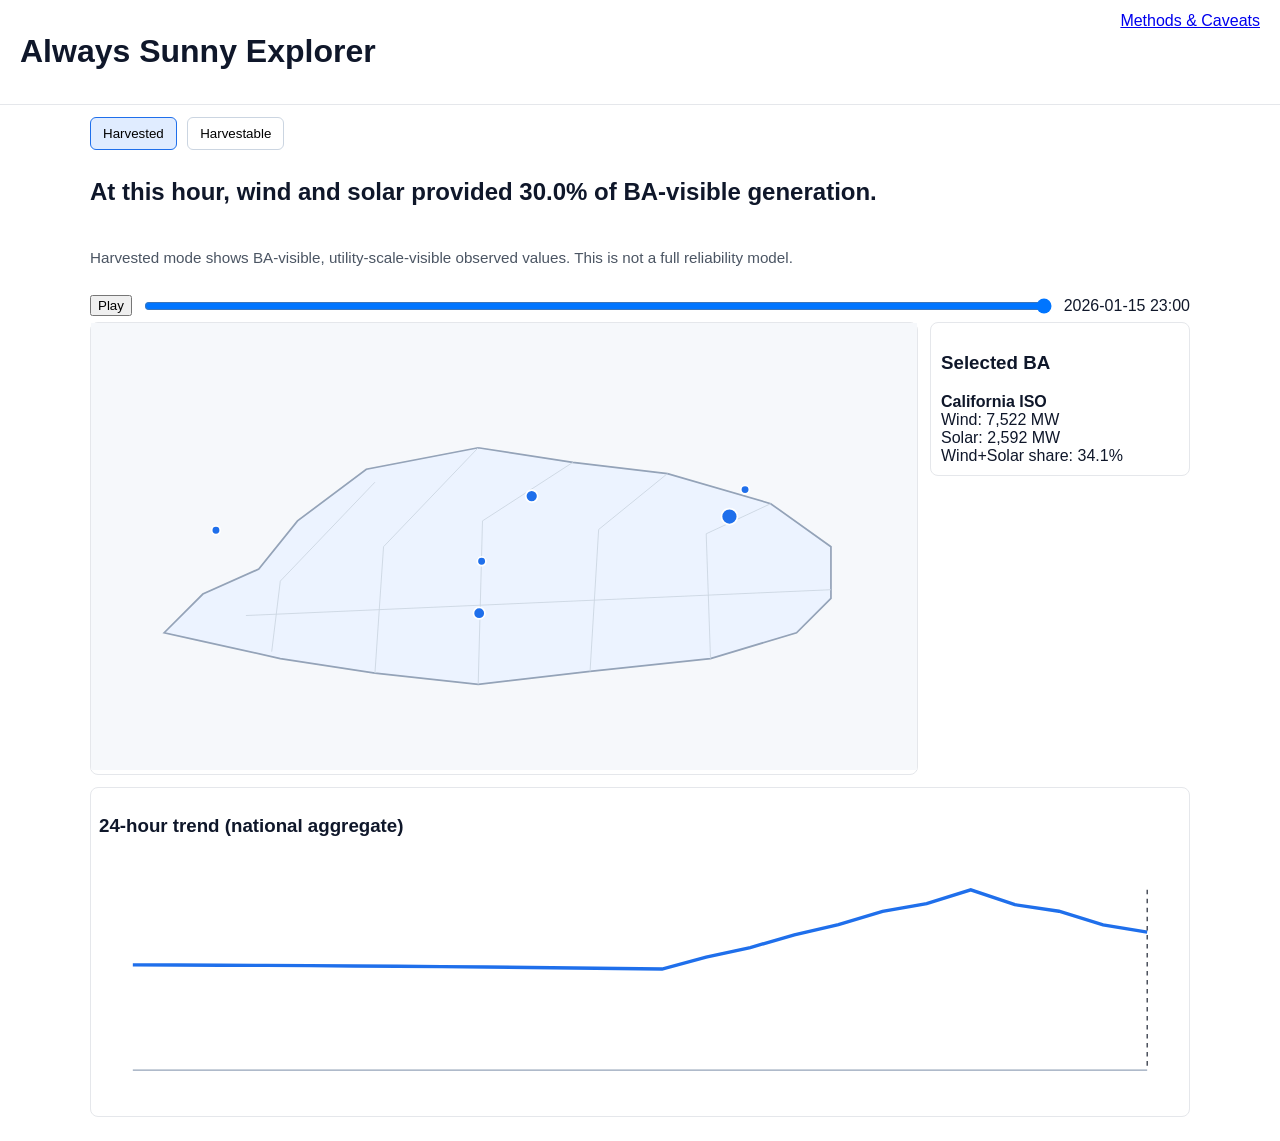
==== app/index.html @ bf69639f "feat: scaffold browser-first wind and solar dashboard MVP" ====
<!doctype html>
<html lang="en">
  <head>
    <meta charset="UTF-8" />
    <meta name="viewport" content="width=device-width, initial-scale=1.0" />
    <title>Always Sunny Explorer</title>
    <link rel="stylesheet" href="./styles.css" />
  </head>
  <body>
    <header class="topbar">
      <h1>Always Sunny Explorer</h1>
      <a href="./methods.html">Methods & Caveats</a>
    </header>

    <main class="layout">
      <section class="controls">
        <div class="mode-toggle" role="tablist" aria-label="Data mode">
          <button id="mode-harvested" class="active">Harvested</button>
          <button id="mode-harvestable">Harvestable</button>
        </div>

        <div id="harvestable-controls" class="harvestable-controls hidden" aria-live="polite">
          <label>Buildout size
            <select id="buildout-select">
              <option value="20">20%</option>
              <option value="40">40%</option>
              <option value="60" selected>60%</option>
              <option value="80">80%</option>
            </select>
          </label>
          <label>Transmission assumption
            <select id="transmission-select">
              <option value="local">Local grid</option>
              <option value="regional" selected>Regional grid</option>
              <option value="national">National macrogrid</option>
            </select>
          </label>
        </div>

        <h2 id="headline"></h2>
        <p class="caveat" id="mode-caveat"></p>

        <div class="time-control">
          <button id="play-btn">Play</button>
          <input id="time-slider" type="range" min="0" max="23" value="23" />
          <span id="time-label"></span>
        </div>
      </section>

      <section class="viz">
        <div class="map-panel">
          <svg id="map" viewBox="0 0 960 520" aria-label="Contiguous U.S. map">
            <rect x="0" y="0" width="960" height="520" fill="#f6f8fb"></rect>
            <path d="M85,360 L130,315 L195,286 L240,230 L320,170 L450,145 L560,162 L670,175 L790,210 L860,260 L860,320 L820,360 L720,390 L580,405 L450,420 L330,407 L220,390 L130,370 Z" class="us-outline"/>
            <path d="M210,382 L220,300 L330,185" class="state-line"/>
            <path d="M330,407 L340,260 L450,145" class="state-line"/>
            <path d="M450,420 L455,230 L560,162" class="state-line"/>
            <path d="M580,405 L590,240 L670,175" class="state-line"/>
            <path d="M720,390 L715,245 L790,210" class="state-line"/>
            <path d="M180,340 L860,310" class="state-line"/>
            <g id="ba-layer"></g>
          </svg>
          <div id="tooltip" class="tooltip hidden"></div>
        </div>

        <aside class="detail-panel">
          <h3>Selected BA</h3>
          <div id="detail-content">Click a marker to inspect details.</div>
        </aside>
      </section>

      <section class="chart-panel">
        <h3>24-hour trend (national aggregate)</h3>
        <svg id="line-chart" viewBox="0 0 960 220" aria-label="24-hour trend chart"></svg>
      </section>
    </main>

    <script type="module" src="./main.js"></script>
  </body>
</html>
---- app/styles.css ----
:root {
  color-scheme: light;
  --blue: #1f6feb;
  --orange: #d97706;
  --gray: #4b5563;
}
body { font-family: Inter, Arial, sans-serif; margin: 0; color: #0f172a; }
.topbar { display: flex; justify-content: space-between; padding: 12px 20px; border-bottom: 1px solid #e5e7eb; }
.layout { padding: 12px 20px 24px; max-width: 1100px; margin: 0 auto; }
.controls { display: grid; gap: 8px; }
.mode-toggle button { padding: 8px 12px; border: 1px solid #cbd5e1; background: #fff; margin-right: 6px; border-radius: 6px; }
.mode-toggle .active { background: #e0ecff; border-color: var(--blue); }
.harvestable-controls { display: flex; gap: 12px; }
.hidden { display: none; }
.caveat { color: var(--gray); font-size: 0.95rem; max-width: 900px; }
.time-control { display: flex; align-items: center; gap: 10px; margin: 6px 0; }
.time-control input { flex: 1; }
.viz { display: grid; grid-template-columns: 1fr 260px; gap: 12px; align-items: start; }
.map-panel { position: relative; border: 1px solid #e5e7eb; border-radius: 8px; background: #fff; }
.us-outline { fill: #ecf3ff; stroke: #94a3b8; stroke-width: 2; }
.state-line { fill: none; stroke: #cbd5e1; stroke-width: 1; }
.ba-dot { stroke: #fff; stroke-width: 2; cursor: pointer; }
.detail-panel { border: 1px solid #e5e7eb; border-radius: 8px; padding: 10px; min-height: 120px; }
.chart-panel { margin-top: 12px; border: 1px solid #e5e7eb; border-radius: 8px; padding: 8px; }
.tooltip { position: absolute; pointer-events: none; background: #0f172a; color: #fff; padding: 6px 8px; border-radius: 6px; font-size: 12px; }
@media (max-width: 900px) { .viz { grid-template-columns: 1fr; } }
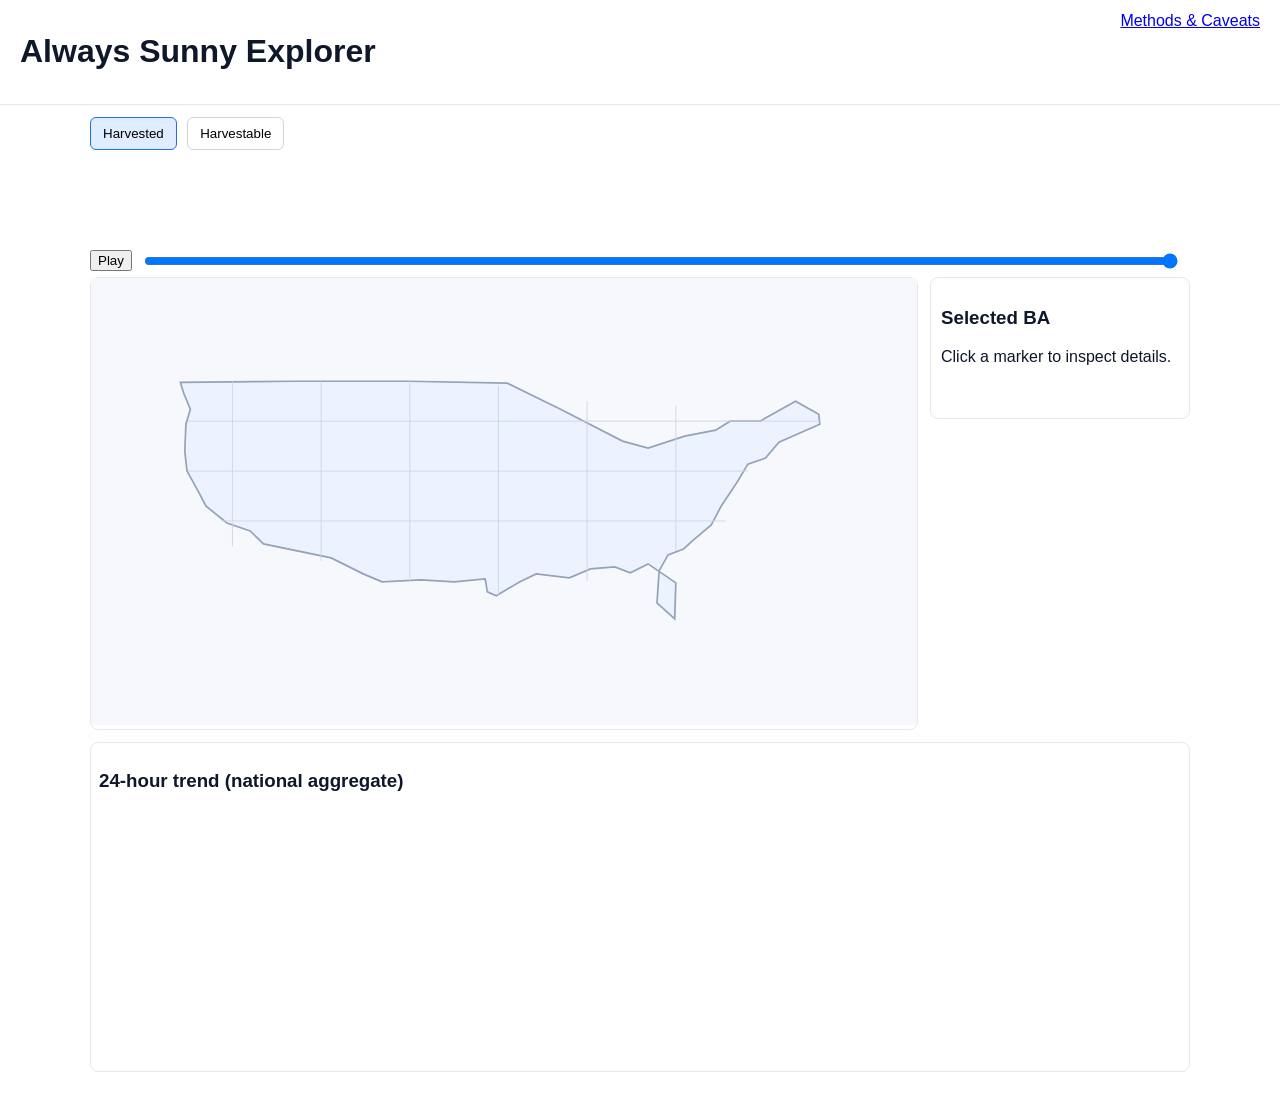
==== commit 604bf239: "Improve contiguous U.S. map orientation layer" ====
--- a/app/index.html
+++ b/app/index.html
@@ -51,13 +51,7 @@
         <div class="map-panel">
           <svg id="map" viewBox="0 0 960 520" aria-label="Contiguous U.S. map">
             <rect x="0" y="0" width="960" height="520" fill="#f6f8fb"></rect>
-            <path d="M85,360 L130,315 L195,286 L240,230 L320,170 L450,145 L560,162 L670,175 L790,210 L860,260 L860,320 L820,360 L720,390 L580,405 L450,420 L330,407 L220,390 L130,370 Z" class="us-outline"/>
-            <path d="M210,382 L220,300 L330,185" class="state-line"/>
-            <path d="M330,407 L340,260 L450,145" class="state-line"/>
-            <path d="M450,420 L455,230 L560,162" class="state-line"/>
-            <path d="M580,405 L590,240 L670,175" class="state-line"/>
-            <path d="M720,390 L715,245 L790,210" class="state-line"/>
-            <path d="M180,340 L860,310" class="state-line"/>
+            <g id="map-orientation-layer"></g>
             <g id="ba-layer"></g>
           </svg>
           <div id="tooltip" class="tooltip hidden"></div>
